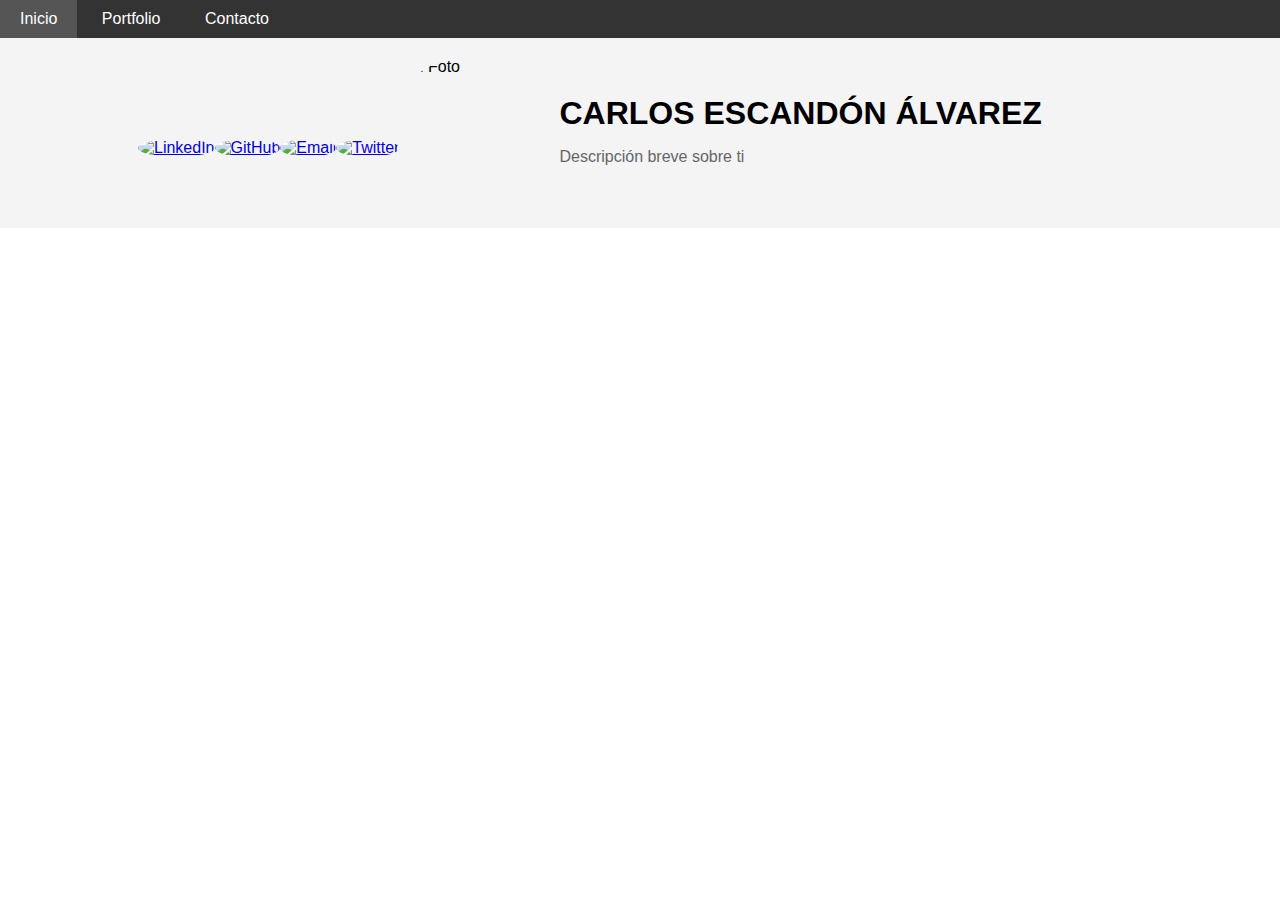
==== main.html @ 51f5ae7a "commit" ====
<!DOCTYPE html>
<html lang="en">
<head>
    <meta charset="UTF-8">
    <meta name="viewport" content="width=device-width, initial-scale=1.0">
    <title>Personal Portfolio</title>
    <link rel="stylesheet" href="style.css">
</head>
<body>
 <!-- Barra de navegación -->
    <nav>
        <ul>
          <li><a href="#inicio">Inicio</a></li>
          <li><a href="#portfolio">Portfolio</a></li>
          <li><a href="#contacto">Contacto</a></li>
        </ul>
      </nav>
 <!-- Foto nombre y descripción -->
      <header>
        <div class="container">
            <div class="profile">
              <div class="icons">
                <a href="link_to_linkedin_profile"><img src="linkedin_icon.png" alt="LinkedIn"></a>
                <a href="link_to_github_profile"><img src="github_icon.png" alt="GitHub"></a>
                <a href="mailto:your_email@example.com"><img src="email_icon.png" alt="Email"></a>
                <a href="link_to_twitter_profile"><img src="twitter_icon.png" alt="Twitter"></a>
              </div>
              <img src="tu_foto.jpg" alt="Tu Foto">
              <div class="description">
                <h1>CARLOS ESCANDÓN ÁLVAREZ</h1>
                <p>Descripción breve sobre ti</p>
              </div>
            </div>
          </div>
        </header>

      <main>
       
      </main>
      <footer>

       
      </footer>
</body>
</html>
---- style.css ----
body {
    font-family: Arial, sans-serif;
    margin: 0;
    padding: 0;
  }
  
  nav {
    background-color: #333;
    color: #fff;
  }
  
  nav ul {
    list-style-type: none;
    margin: 0;
    padding: 0;
  }
  
  nav ul li {
    display: inline;
  }
  
  nav ul li a {
    display: inline-block;
    padding: 10px 20px;
    text-decoration: none;
    color: #fff;
  }
  
  nav ul li a:hover {
    background-color: #555;
  }
  
  header {
    background-color: #f4f4f4;
    padding: 20px 0;
  }
  
  .container {
    width: 80%;
    margin: 0 auto;
  }
  
  .profile {
    display: flex;
    align-items: center;
  }
  
  .icons {
    display: flex;
    flex-direction: line;
    position: relative;
    top: 20px;
    left: 10px;
  }
  
  .icons a {
    margin-bottom: 10px;
  }
  
  .profile img {
    border-radius: 50%;
    width: 150px;
    height: 150px;
    object-fit: cover;
  }
  
  .description {
    margin-left: 20px;
  }
  
  .description h1 {
    margin-top: 10px;
    margin-bottom: 5px;
  }
  
  .description p {
    color: #666;
  }
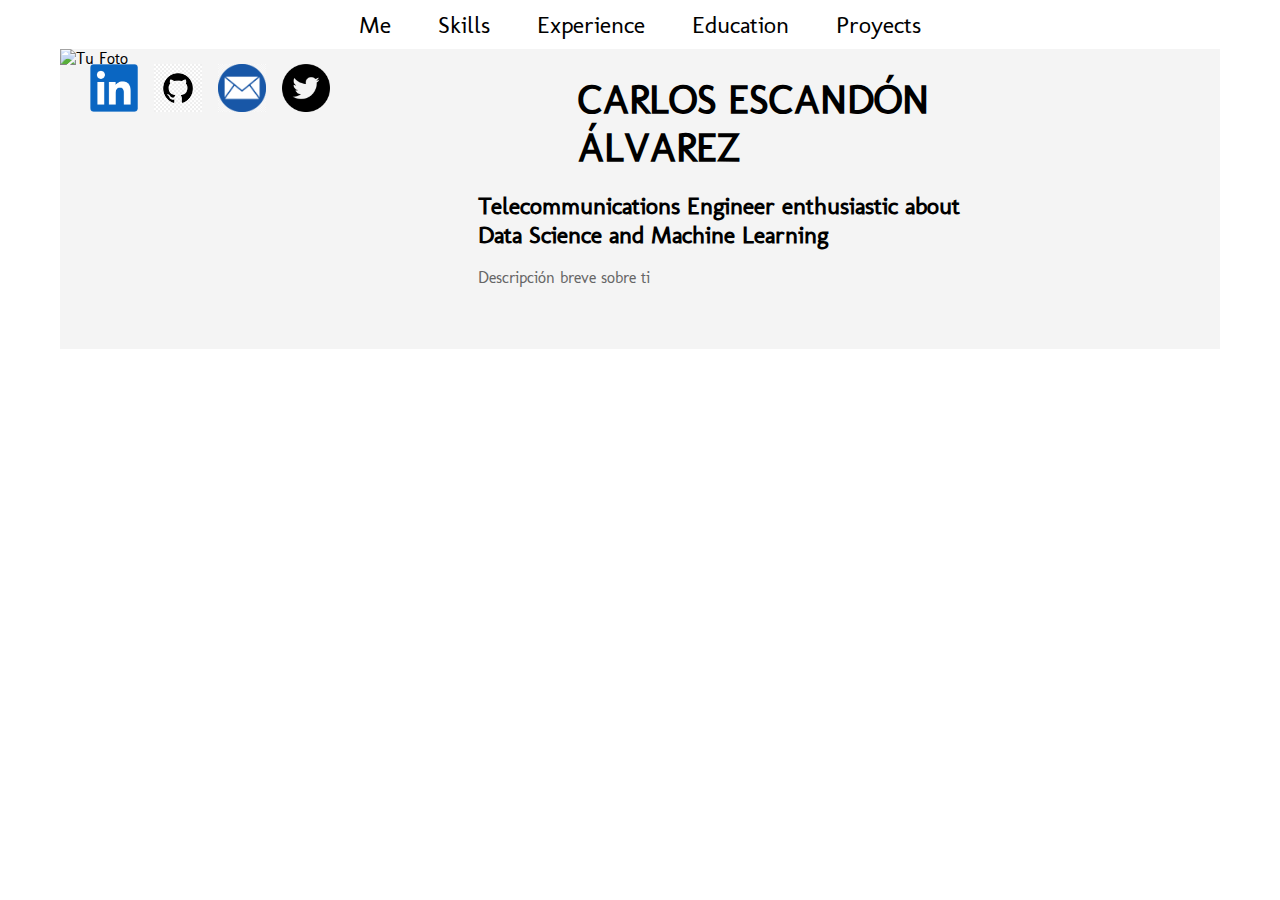
==== commit 261fa38f: "11/03/2024" ====
--- a/main.html
+++ b/main.html
@@ -10,24 +10,30 @@
  <!-- Barra de navegación -->
     <nav>
         <ul>
-          <li><a href="#inicio">Inicio</a></li>
-          <li><a href="#portfolio">Portfolio</a></li>
-          <li><a href="#contacto">Contacto</a></li>
+          <li><a href="#inicio">Me</a></li>
+          <li><a href="#portfolio">Skills</a></li>
+          <li><a href="#experiencia">Experience</a></li>
+          <li><a href="#educacion">Education</a></li>
+          <li><a href="#proyectos">Proyects</a></li>
         </ul>
       </nav>
  <!-- Foto nombre y descripción -->
       <header>
         <div class="container">
             <div class="profile">
-              <div class="icons">
-                <a href="link_to_linkedin_profile"><img src="linkedin_icon.png" alt="LinkedIn"></a>
-                <a href="link_to_github_profile"><img src="github_icon.png" alt="GitHub"></a>
-                <a href="mailto:your_email@example.com"><img src="email_icon.png" alt="Email"></a>
-                <a href="link_to_twitter_profile"><img src="twitter_icon.png" alt="Twitter"></a>
+              <div class="socials">
+                <a href="https://www.linkedin.com/in/carlosescandonalv"><img src="imagenes/Linkedin.png" alt="LinkedIn" class="icon"></a>
+                <a href="https://github.com/carlosescandonalv?tab=repositories"><img src="imagenes/github.png" alt="GitHub" class="icon"></a>
+                <a href="mailto:carlosescandonalv@gmail.com"><img src="imagenes/email.jpg" alt="Email" class="icon"></a>
+                <a href="https://twitter.com/xLaFrontal"><img src="imagenes/twitter.png" alt="Twitter" class="icon"></a>
               </div>
-              <img src="tu_foto.jpg" alt="Tu Foto">
+              <div class="pic_container">
+                <img src="tu_foto.jpg" alt="Tu Foto">
+              </div>
               <div class="description">
                 <h1>CARLOS ESCANDÓN ÁLVAREZ</h1>
+                <h2>Telecommunications Engineer enthusiastic about Data Science 
+                  and Machine Learning</h2>
                 <p>Descripción breve sobre ti</p>
               </div>
             </div>
--- a/style.css
+++ b/style.css
@@ -1,79 +1,114 @@
+@import url('https://fonts.googleapis.com/css2?family=Big+Shoulders+Stencil+Display&family=Molengo&family=Questrial&family=Yanone+Kaffeesatz:wght@400;600&display=swap');
+
+
 body {
-    font-family: Arial, sans-serif;
-    margin: 0;
-    padding: 0;
+  font-family: 'Molengo', sans-serif;
+  margin: 0;
+  padding-left: 60px;
+  padding-right: 60px;
+}
+
+nav {
+  background-color: white;
+ 
+}
+
+nav ul {
+  list-style-type: none;
+  font-size: 1.5rem;
+  gap: 2rem;
+  margin: 0;
+  padding: 0;
+  text-align:center;
+}
+
+
+nav ul li {
+  display: inline;
+}
+
+nav ul li a {
+  color:black;
+  display: inline-block;
+  padding: 10px 20px;
+  text-decoration: none;
+  
   }
-  
-  nav {
-    background-color: #333;
-    color: #fff;
+
+nav ul li a:hover {
+  background-color: #f1b993;
+  text-decoration: underline;
+  text-underline-offset: 1.5rem;
+  text-decoration-color: (181,181,181);
+}
+
+header {
+  background-color: #f4f4f4;
+  padding: 0;
+}
+
+.container {
+  width: 90%;
+  margin: 5 ;
+}
+
+.profile {
+  display: flex;
+  align-items: center;
+}
+
+.socials {
+  position:absolute;
+  top: 5vi;
+  left:7vi;
+  display:flex;
+  justify-content: center;
+  gap: 1rem;
+}
+
+.icon{
+  height:3rem;
+}
+
+.icons a {
+  margin-right: 10px; 
+ 
+}
+
+.pic_container {
+  float:left;
+  height:300px;
+  width:40%;
+  margin: auto 0;
+  top:100px;
+ 
+}
+
+.profile_img {
+  border-radius: 50%;
+  object-fit: cover;
+}
+
+.description {
+  float:left;
+  top: 8vi;
+  width: 50%;
+}
+
+.description h1 {
+  margin-top: -20px;
+  margin-bottom: 5px;
+  margin-left: 100px;
+  font-size: 40px;
+}
+
+.description p {
+  color: #666;
+}
+
+
+@media screen and (max-width:600px){
+  aside,section,article{
+    width: 100%;
   }
-  
-  nav ul {
-    list-style-type: none;
-    margin: 0;
-    padding: 0;
-  }
-  
-  nav ul li {
-    display: inline;
-  }
-  
-  nav ul li a {
-    display: inline-block;
-    padding: 10px 20px;
-    text-decoration: none;
-    color: #fff;
-  }
-  
-  nav ul li a:hover {
-    background-color: #555;
-  }
-  
-  header {
-    background-color: #f4f4f4;
-    padding: 20px 0;
-  }
-  
-  .container {
-    width: 80%;
-    margin: 0 auto;
-  }
-  
-  .profile {
-    display: flex;
-    align-items: center;
-  }
-  
-  .icons {
-    display: flex;
-    flex-direction: line;
-    position: relative;
-    top: 20px;
-    left: 10px;
-  }
-  
-  .icons a {
-    margin-bottom: 10px;
-  }
-  
-  .profile img {
-    border-radius: 50%;
-    width: 150px;
-    height: 150px;
-    object-fit: cover;
-  }
-  
-  .description {
-    margin-left: 20px;
-  }
-  
-  .description h1 {
-    margin-top: 10px;
-    margin-bottom: 5px;
-  }
-  
-  .description p {
-    color: #666;
-  }
-  +}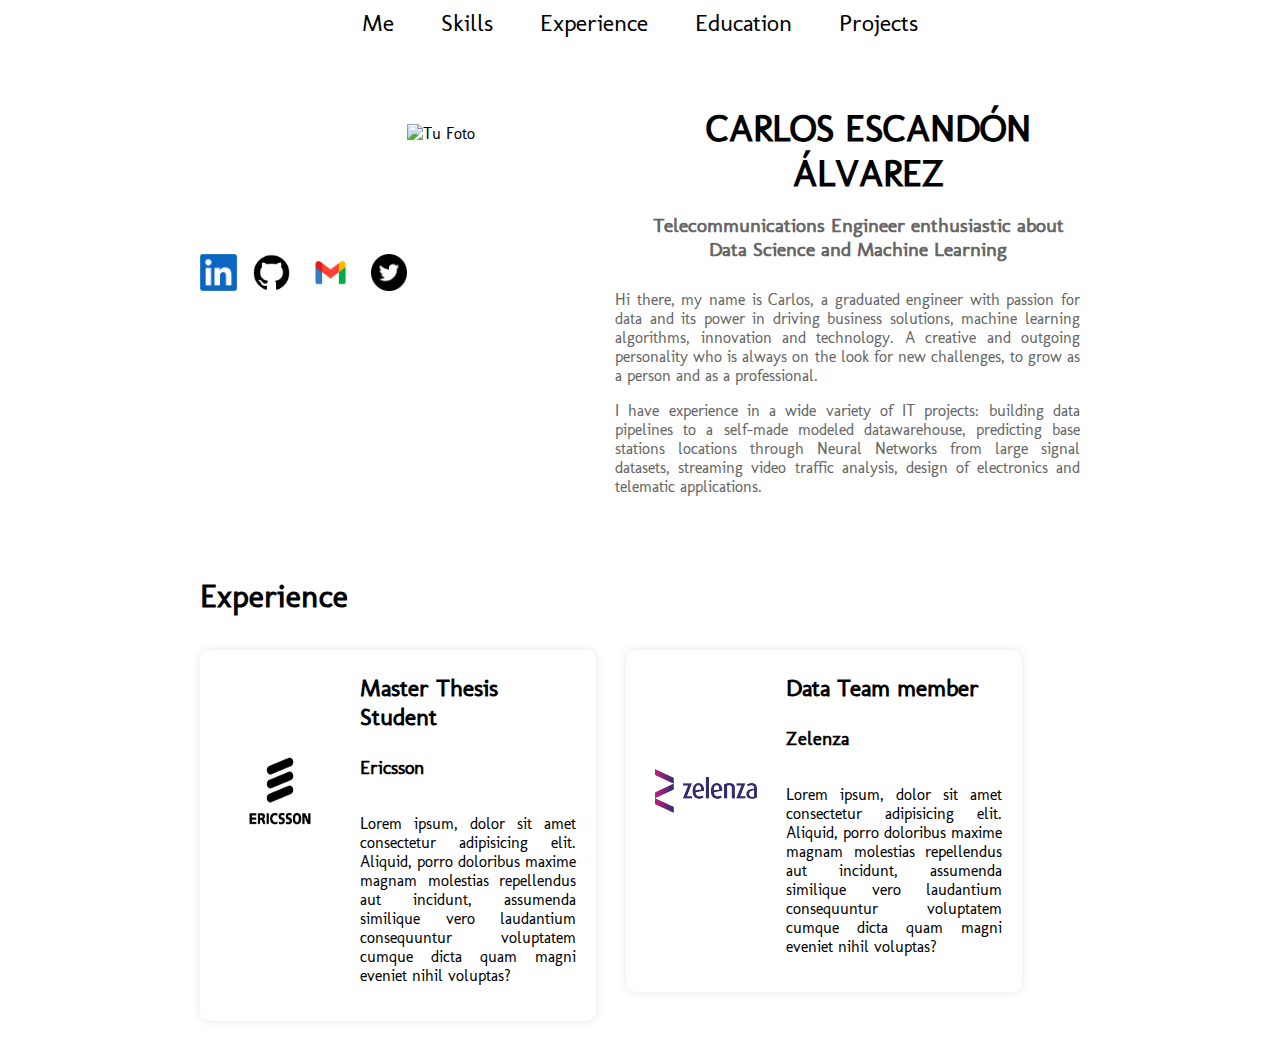
==== commit ffaadc8a: "15/03/2024" ====
--- a/main.html
+++ b/main.html
@@ -14,7 +14,7 @@
           <li><a href="#portfolio">Skills</a></li>
           <li><a href="#experiencia">Experience</a></li>
           <li><a href="#educacion">Education</a></li>
-          <li><a href="#proyectos">Proyects</a></li>
+          <li><a href="#proyectos">Projects</a></li>
         </ul>
       </nav>
  <!-- Foto nombre y descripción -->
@@ -34,14 +34,48 @@
                 <h1>CARLOS ESCANDÓN ÁLVAREZ</h1>
                 <h2>Telecommunications Engineer enthusiastic about Data Science 
                   and Machine Learning</h2>
-                <p>Descripción breve sobre ti</p>
+                <p>Hi there, my name is Carlos, a graduated engineer with passion for data and its power 
+                  in driving business solutions, machine learning algorithms, innovation and technology. 
+                  A creative and outgoing personality who is always on the look for new challenges, to grow 
+                  as a person and as a professional.</p>
+
+
+                <p>I have experience in a wide variety of IT projects: building data pipelines to a 
+                  self-made modeled datawarehouse, predicting base stations locations through Neural Networks
+                  from large signal datasets, streaming video traffic analysis, design of electronics and telematic applications.
+                </p>
               </div>
             </div>
           </div>
         </header>
 
       <main>
-       
+        <div class="experience"> 
+          <h1>Experience</h1>
+          <div class="prof_position">
+            <div class="project">
+              <img src="imagenes/ericsson logo.png" alt="Project Image">
+              <div class="project-details">
+                <h2>Master Thesis Student</h2>
+                <h3>Ericsson</h3>
+                <p>Lorem ipsum, dolor sit amet consectetur adipisicing elit. Aliquid, porro doloribus maxime magnam molestias repellendus aut incidunt, assumenda similique vero laudantium consequuntur voluptatem cumque dicta quam magni eveniet nihil voluptas?
+                </p>
+              </div>
+            </div>
+          </div>
+          <div class="prof_position">
+            <div class="project">
+              <img src="imagenes/zelenza_logo.png" alt="Project Image">
+              <div class="project-details">
+                <h2>Data Team member</h2>
+                <h3>Zelenza</h3>
+                <p>Lorem ipsum, dolor sit amet consectetur adipisicing elit. Aliquid, porro doloribus maxime magnam molestias repellendus aut incidunt, assumenda similique vero laudantium consequuntur voluptatem cumque dicta quam magni eveniet nihil voluptas?
+                </p>
+              </div>
+            </div>
+          </div>
+          
+        </div>
       </main>
       <footer>
 
--- a/style.css
+++ b/style.css
@@ -3,9 +3,8 @@
 
 body {
   font-family: 'Molengo', sans-serif;
-  margin: 0;
-  padding-left: 60px;
-  padding-right: 60px;
+  margin-right:200px;
+  margin-left:200px;
 }
 
 nav {
@@ -30,26 +29,27 @@
 nav ul li a {
   color:black;
   display: inline-block;
-  padding: 10px 20px;
+  padding: 0px 20px;
   text-decoration: none;
   
   }
 
 nav ul li a:hover {
-  background-color: #f1b993;
+  color: blue;
+  font-weight: bold;
   text-decoration: underline;
-  text-underline-offset: 1.5rem;
+  text-underline-offset: 1rem;
   text-decoration-color: (181,181,181);
 }
 
 header {
-  background-color: #f4f4f4;
-  padding: 0;
+  background-color: white;
+  padding-bottom: 5%;
 }
 
 .container {
-  width: 90%;
-  margin: 5 ;
+  width: 100%;
+  margin: 0 ;
 }
 
 .profile {
@@ -58,16 +58,15 @@
 }
 
 .socials {
-  position:absolute;
-  top: 5vi;
-  left:7vi;
+  position:relative;
   display:flex;
+  float:top;
   justify-content: center;
   gap: 1rem;
 }
 
 .icon{
-  height:3rem;
+  height:2.3rem;
 }
 
 .icons a {
@@ -79,7 +78,6 @@
   float:left;
   height:300px;
   width:40%;
-  margin: auto 0;
   top:100px;
  
 }
@@ -90,22 +88,86 @@
 }
 
 .description {
-  float:left;
+  float: left;
   top: 8vi;
+  left:5vi;
+  margin-left: -10%;
+  margin-top: 5%;
   width: 50%;
 }
 
 .description h1 {
-  margin-top: -20px;
+  text-align: center;
   margin-bottom: 5px;
-  margin-left: 100px;
-  font-size: 40px;
+  font-size: 28pt;
+  font-weight: bold;
 }
 
+.description h2{
+  font-size: 15pt;
+  width:105%;
+  margin-left:-5%;
+  padding-bottom: 1vi;
+  font-weight: bold;
+  color: #666;
+  text-align: center;
+}
 .description p {
+  width:110%;
+  margin-left: -10%;
+  text-align: justify;
   color: #666;
 }
 
+/* Experience Section */
+.experience div{
+  margin-top: 1%;
+  display: flex;
+}
+
+.prof_position {
+  display: flex;
+  float:left;
+  flex-direction: column;
+  width: 45%; /* Each prof_position occupies 33% width */
+  margin-right: 30px; /* Add space between each prof_position */
+  margin-bottom: 20px; /* Add space between rows */
+}
+
+.project {
+  background-color:white; /* Shaded background color */
+  border-radius: 10px; /* Rounded borders */
+  padding: 20px; /* Adds some spacing inside the rectangle */
+  box-shadow: 0px 0px 10px rgba(0, 0, 0, 0.1); /* Adds a shadow effect */
+  display:flex
+}
+
+.project img {
+  width: 120px; /* Adjust image size as needed */
+  height:100px;
+  margin-top: 20%;
+  display:flex;
+  align-items: center;
+  border-radius: 50%; /* Makes the image round */
+  margin-right: 20px; /* Adds some spacing between image and text */
+}
+
+.project-details {
+  display: flex;
+  flex-direction: column; /* Allows the details to take up remaining space */
+}
+
+.project-details h2 {
+  margin-top: 0; /* Removes default margin */
+}
+
+.project-details h3 {
+  margin-top: 5px; /* Adds some spacing between title and subtitle */
+}
+
+.project-details p{
+  text-align: justify;
+}
 
 @media screen and (max-width:600px){
   aside,section,article{
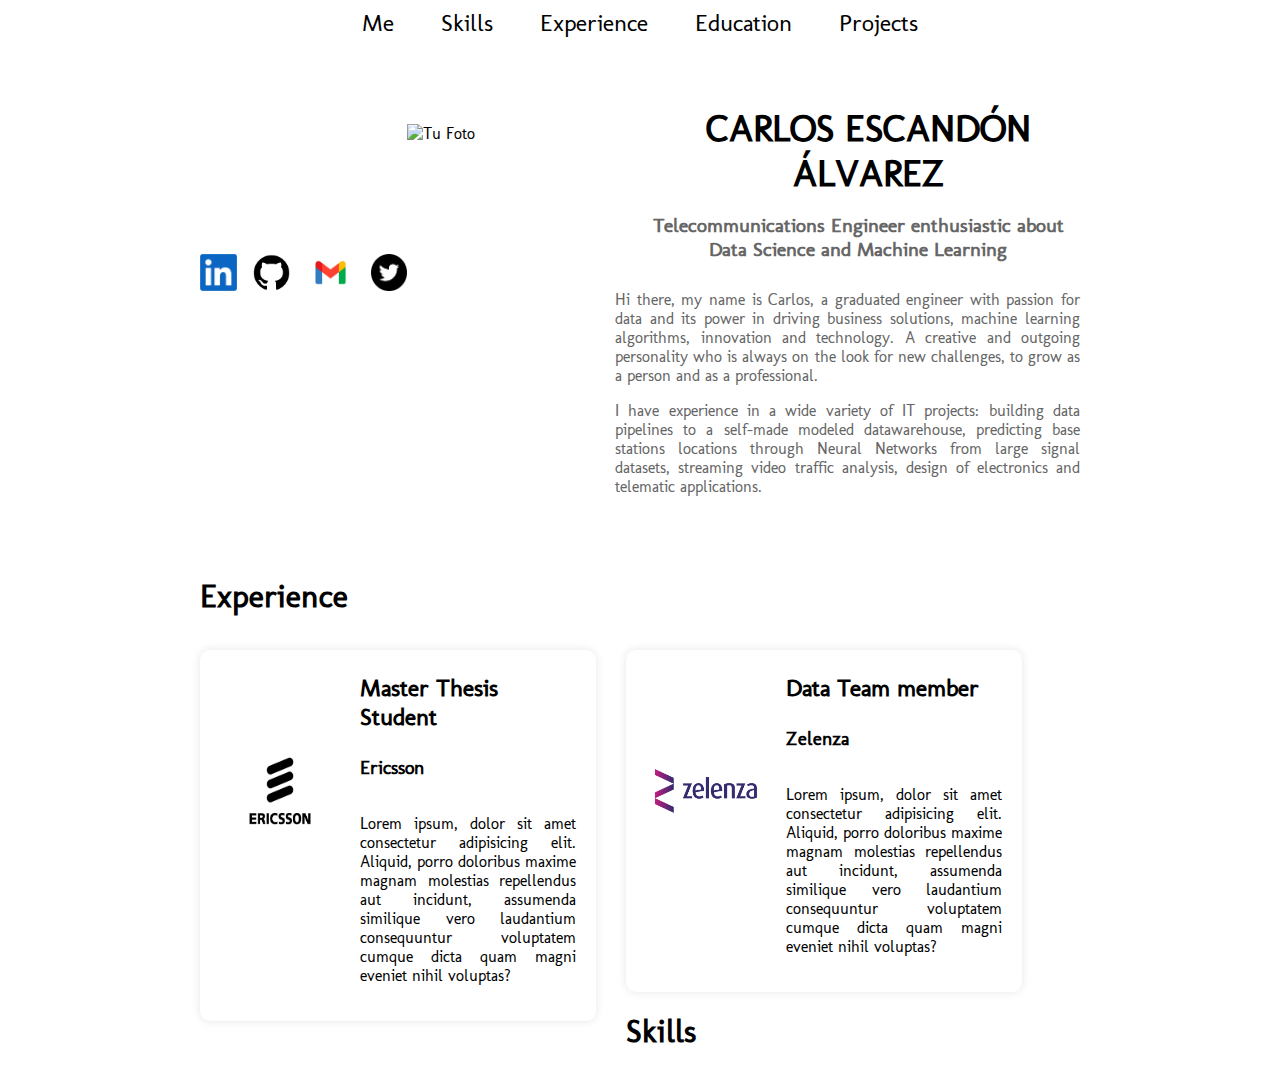
==== commit a85d183a: "15/03/2024" ====
--- a/main.html
+++ b/main.html
@@ -74,8 +74,12 @@
               </div>
             </div>
           </div>
-          
         </div>
+      <div class="skills_div">
+          <h1>Skills</h1>
+
+      </div>
+      
       </main>
       <footer>
 
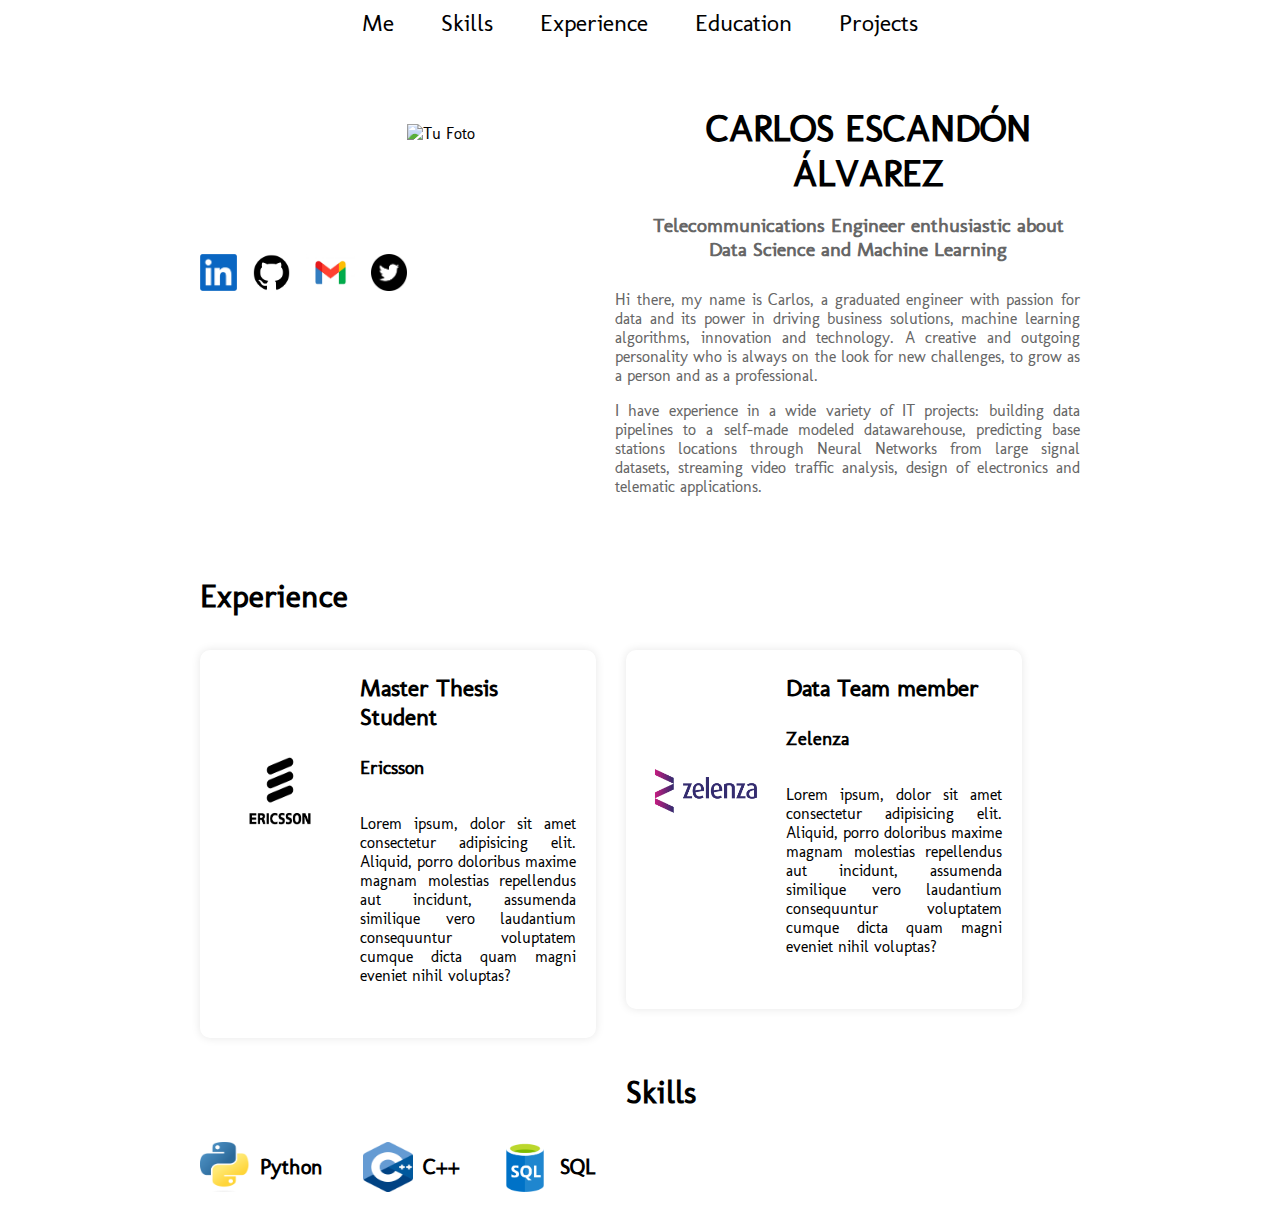
==== commit 0d31647f: "15/03/2024" ====
--- a/main.html
+++ b/main.html
@@ -75,8 +75,21 @@
             </div>
           </div>
         </div>
-      <div class="skills_div">
+      <div class="skills">
           <h1>Skills</h1>
+          <div class="skills-container">
+            <div class="skill">
+              <img src="imagenes/skills_logo/python.png" alt="Python">
+              <span class="skill-name">Python</span>
+            </div>
+            <div class="skill">
+              <img src="imagenes/skills_logo/c++.png" alt="C++">
+              <span class="skill-name">C++</span>
+            </div>
+            <div class="skill">
+              <img src="imagenes/skills_logo/sql.png" alt="SQL">
+              <span class="skill-name">SQL</span>
+            </div>
 
       </div>
       
--- a/style.css
+++ b/style.css
@@ -123,6 +123,7 @@
 .experience div{
   margin-top: 1%;
   display: flex;
+  padding-bottom: 5%;
 }
 
 .prof_position {
@@ -169,6 +170,36 @@
   text-align: justify;
 }
 
+
+/*Skills Section */
+.skills div{
+  margin-top: 1%;
+  display: flex;
+}
+
+.skills-container {
+  display: flex;
+  flex-wrap: wrap;
+}
+
+.skill {
+  display: flex;
+  align-items: center;
+  margin-right: 40px; /* Adjust as needed */
+  margin-bottom: 20px; /* Adjust as needed */
+}
+
+.skill img {
+  width: 50px; /* Adjust image size as needed */
+  height: 50px; /* Adjust image size as needed */
+  margin-right: 10px; /* Adjust as needed */
+}
+
+.skill-name {
+  font-size: 16pt; /* Adjust font size as needed */
+  font-weight: bold;
+}
+
 @media screen and (max-width:600px){
   aside,section,article{
     width: 100%;
